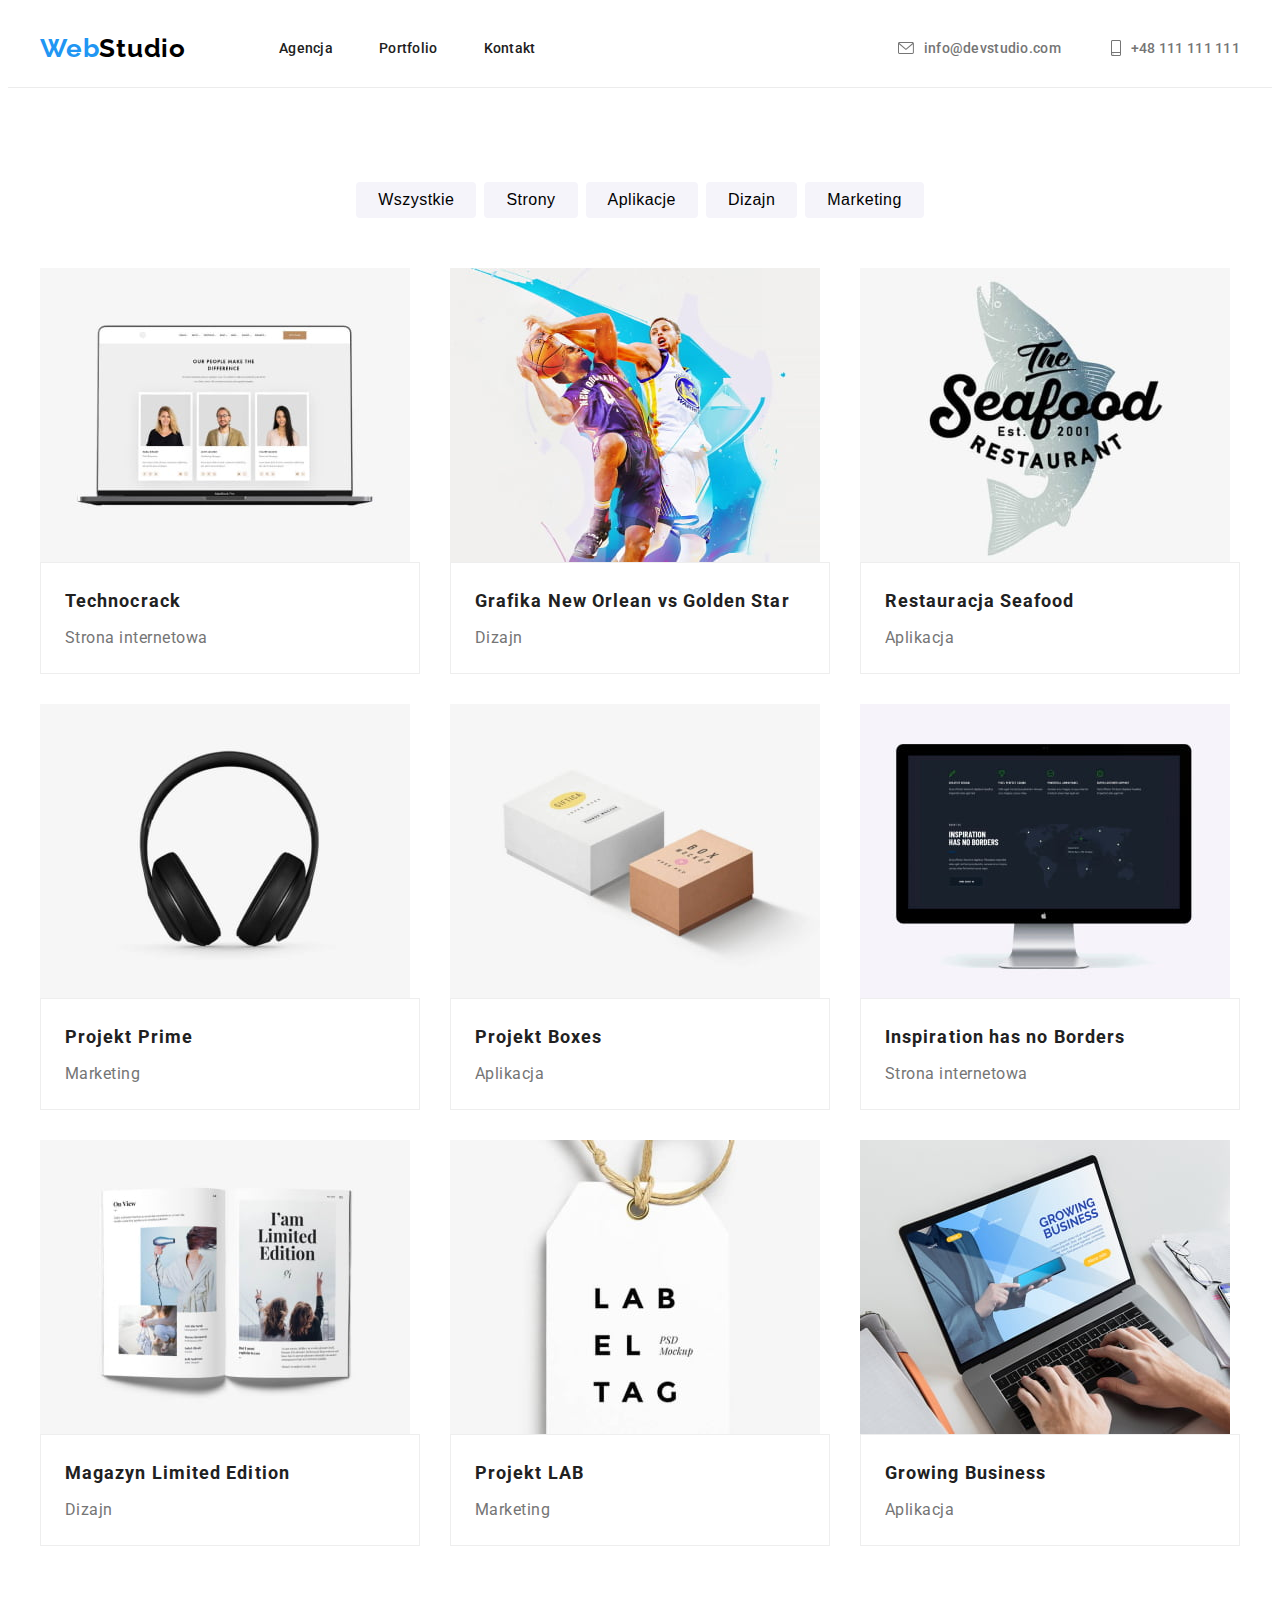
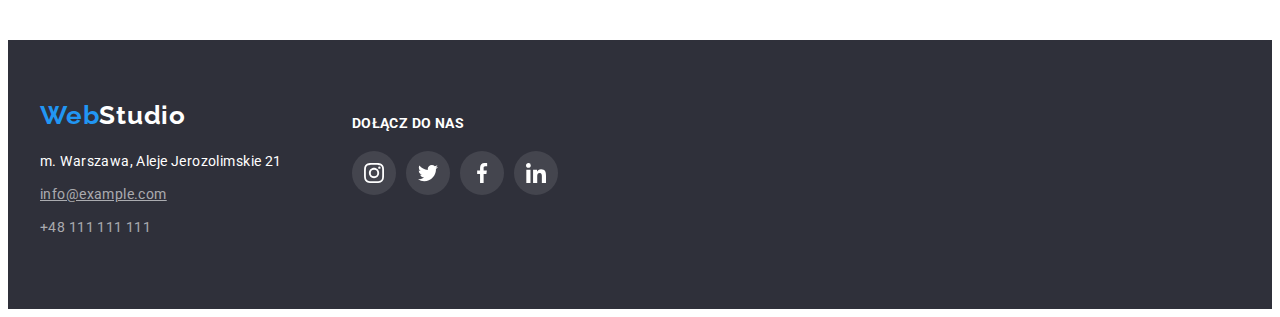
==== portfolio.html @ 76ce0427 "Copied all files from last hw" ====
<!DOCTYPE html>
<html lang="pl">
  <head>
    <meta charset="UTF-8" />
    <meta http-equiv="X-UA-Compatible" content="IE=edge" />
    <meta name="viewport" content="width=device-width, initial-scale=1.0" />
    <title>Portfolio - WebStudio</title>
    <link
      rel="stylesheet"
      href="https://cdnjs.cloudflare.com/ajax/libs/modern-normalize/1.1.0/modern-normalize.min.css"
      integrity="sha512-wpPYUAdjBVSE4KJnH1VR1HeZfpl1ub8YT/NKx4PuQ5NmX2tKuGu6U/JRp5y+Y8XG2tV+wKQpNHVUX03MfMFn9Q=="
      crossorigin="anonymous"
      referrerpolicy="no-referrer"
    />
    <link href="css/styles.css" rel="stylesheet" />
    <link rel="preconnect" href="https://fonts.googleapis.com" />
    <link rel="preconnect" href="https://fonts.gstatic.com" crossorigin />
    <link
      href="https://fonts.googleapis.com/css2?family=Raleway:wght@700&family=Roboto:wght@400;500;700;900&display=swap"
      rel="stylesheet"
    />
  </head>
  <body>
    <header class="header-border">
      <div class="container header-box">
        <div class="left-nav-box">
          <a class="link logo" href="index.html"><span class="logo-color">Web</span>Studio</a>
          <nav>
            <ul class="header-menu">
              <li><a class="link link-selected" href="#">Agencja</a></li>
              <li><a class="link link-selected" href="portfolio.html">Portfolio</a></li>
              <li><a class="link link-selected" href="#contact">Kontakt</a></li>
            </ul>
          </nav>
        </div>
        <div>
          <ul class="header-contact-menu">
            <li>
              <a class="link link-selected contact-details" href="mailto:info@devstudio.com"
                ><svg class="contact-icon" width="16px" height="12px">
                  <use href="images/icons.svg#icon-envelope"></use></svg
                >info@devstudio.com</a
              >
            </li>
            <li>
              <a class="link link-selected contact-details" href="tel:+48111111111"
                ><svg class="contact-icon" width="10px" height="16px">
                  <use href="images/icons.svg#icon-smartphone"></use></svg
                >+48 111 111 111</a
              >
            </li>
          </ul>
        </div>
      </div>
    </header>
    <main>
      <section class="section">
        <div class="container">
          <ul class="buttons-list">
            <li><button type="button">Wszystkie</button></li>
            <li><button type="button">Strony</button></li>
            <li><button type="button">Aplikacje</button></li>
            <li><button type="button">Dizajn</button></li>
            <li><button type="button">Marketing</button></li>
          </ul>
          <ul class="projects-gallery">
            <li class="project-card">
              <figure>
                <img
                  src="images/portfolio_projects/technocrack.jpg"
                  alt="Projekt strony internetowej Technocrack"
                  width="370"
                  height="294"
                />
                <figcaption>
                  <h4>Technocrack</h4>
                  <span>Strona internetowa</span>
                </figcaption>
              </figure>
            </li>
            <li class="project-card">
              <figure>
                <img
                  src="images/portfolio_projects/basketball_match.jpg"
                  alt="Grafika meczu New Orlean vs Golden Star"
                  width="370"
                  height="294"
                />
                <figcaption>
                  <h4>Grafika New Orlean vs Golden Star</h4>
                  <span>Dizajn</span>
                </figcaption>
              </figure>
            </li>
            <li class="project-card">
              <figure>
                <img
                  src="images/portfolio_projects/seafood.jpg"
                  alt="Logo aplikacji dla restauracji Seafood"
                  width="370"
                  height="294"
                />
                <figcaption>
                  <h4>Restauracja Seafood</h4>
                  <span>Aplikacja</span>
                </figcaption>
              </figure>
            </li>
            <li class="project-card">
              <figure>
                <img
                  src="images/portfolio_projects/prime.jpg"
                  alt="Słuchawki"
                  width="370"
                  height="294"
                />
                <figcaption>
                  <h4>Projekt Prime</h4>
                  <span>Marketing</span>
                </figcaption>
              </figure>
            </li>
            <li class="project-card">
              <figure>
                <img
                  src="images/portfolio_projects/boxes.jpg"
                  alt="Kartonowe pudełka"
                  width="370"
                  height="294"
                />
                <figcaption>
                  <h4>Projekt Boxes</h4>
                  <span>Aplikacja</span>
                </figcaption>
              </figure>
            </li>
            <li class="project-card">
              <figure>
                <img
                  src="images/portfolio_projects/website.jpg"
                  alt="Monitor z projektem strony internetowej"
                  width="370"
                  height="294"
                />
                <figcaption>
                  <h4>Inspiration has no Borders</h4>
                  <span>Strona internetowa</span>
                </figcaption>
              </figure>
            </li>
            <li class="project-card">
              <figure>
                <img
                  src="images/portfolio_projects/magazine.jpg"
                  alt="Otwarty magazyn Limited Edition"
                  width="370"
                  height="294"
                />
                <figcaption>
                  <h4>Magazyn Limited Edition</h4>
                  <span>Dizajn</span>
                </figcaption>
              </figure>
            </li>
            <li class="project-card">
              <figure>
                <img
                  src="images/portfolio_projects/lab.jpg"
                  alt="Metka z projektem LAB"
                  width="370"
                  height="294"
                />
                <figcaption>
                  <h4>Projekt LAB</h4>
                  <span>Marketing</span>
                </figcaption>
              </figure>
            </li>
            <li class="project-card">
              <figure>
                <img
                  src="images/portfolio_projects/growing_business.jpg"
                  alt="Laptop ze stroną aplikacji Growing Business"
                  width="370"
                  height="294"
                />
                <figcaption>
                  <h4>Growing Business</h4>
                  <span>Aplikacja</span>
                </figcaption>
              </figure>
            </li>
          </ul>
        </div>
      </section>
    </main>
    <footer class="footer-color">
      <div class="container footer-box">
        <div>
          <a class="link logo footer-logo" href="index.html"
            ><span class="logo-color">Web</span>Studio</a
          >
          <address id="contact">
            <ul class="address-list">
              <li>
                <a
                  class="link footer-address"
                  href="https://goo.gl/maps/5vognSmDPYiszCNh9"
                  target="_blank"
                  >m. Warszawa, Aleje Jerozolimskie 21</a
                >
              </li>
              <li>
                <a class="footer-address footer-contact-details" href="mailto:info@example.com"
                  >info@example.com</a
                >
              </li>
              <li>
                <a class="link footer-address footer-contact-details" href="tel:+48111111111"
                  >+48 111 111 111</a
                >
              </li>
            </ul>
          </address>
        </div>
        <div>
          <span class="footer-sm-header">Dołącz do nas</span>
          <ul class="footer-social-media">
            <li class="social-media-icon footer-icon-color">
              <svg width="20px" height="20px">
                <use href="images/icons.svg#icon-instagram-2"></use>
              </svg>
            </li>
            <li class="social-media-icon footer-icon-color">
              <svg width="20px" height="20px">
                <use href="images/icons.svg#icon-twitter-1"></use>
              </svg>
            </li>
            <li class="social-media-icon footer-icon-color">
              <svg width="20px" height="20px">
                <use href="images/icons.svg#icon-facebook-1"></use>
              </svg>
            </li>
            <li class="social-media-icon footer-icon-color">
              <svg width="20px" height="20px">
                <use href="images/icons.svg#icon-linkedin-1"></use>
              </svg>
            </li>
          </ul>
        </div>
      </div>
    </footer>
  </body>
</html>
---- css/styles.css ----
/* General styles */
body {
  font-family: 'Roboto', sans-serif;
  color: var(--header-color);
}
:root {
  --header-color: #212121;
  --description-color: #757575;
  --selection-color: #2196f3;
  --background-color: #e5e5e5;
  --section-dark-color: #2f303a;
  --section-light-color: #f5f4fa;
  --brand-color-white: #fff;
  --brand-color-black: #000;
  --projects-gallery-color: #eeeeee;
  --parent-color: currentColor;
  --social-media: #afb1b8;
}
h1,
h2,
h3,
h4,
p,
ul,
figure {
  margin: 0px;
  padding: 0px;
  border: 0px;
}
.container {
  width: 1200px;
  margin: 0 auto;
  padding-left: 15px;
  padding-right: 15px;
}
.link {
  text-decoration: none;
  color: var(--header-color);
}
/* Header styles */
.header-box {
  display: flex;
  align-items: center;
  justify-content: space-between;
  padding-top: 25px;
  padding-bottom: 24px;
}
.left-nav-box {
  display: flex;
  gap: 93px;
  align-items: center;
}
.logo {
  font-family: 'Raleway';
  font-weight: 700;
  font-size: 26px;
  letter-spacing: 0.03em;
  color: var(--brand-color-black);
}
.logo-color {
  color: var(--selection-color);
}
.header-border {
  border-bottom: 1px solid #ececec;
}
.header-menu,
.header-contact-menu {
  list-style-type: none;
  font-weight: 500;
  font-size: 14px;
  letter-spacing: 0.02em;
  display: flex;
  align-items: center;
}
.header-menu {
  gap: 46px;
}
.header-contact-menu {
  gap: 50px;
}
.contact-details {
  color: var(--description-color);
  display: flex;
  align-items: center;
}
.contact-icon {
  margin-right: 10px;
}
.link-selected:hover,
.link-selected:focus,
.footer-address:hover,
.footer-address:focus {
  color: var(--selection-color);
}
/* Sections styles */
.section {
  padding-top: 94px;
  padding-bottom: 94px;
}
/* HERO */
.background-photo {
  max-width: 1600px;
  margin: 0 auto;
  background-image: linear-gradient(#2f303a66, #2f303a66), url('../images/hero_background.jpg');
  background-position: center;
  background-repeat: no-repeat;
}
.header-primary {
  font-weight: 900;
  font-size: 44px;
  line-height: 1.36;
  text-align: center;
  letter-spacing: 0.06em;
  text-transform: uppercase;
  color: var(--brand-color-white);
  margin-bottom: 30px;
}
.hero-box {
  display: flex;
  flex-direction: column;
  align-items: center;
  padding: 200px calc((1200px - 696px) / 2);
}
.main-button {
  background: var(--selection-color);
  box-shadow: 0px 4px 4px rgba(0, 0, 0, 0.15);
  border-radius: 4px;
  border-style: none;
  font-weight: 700;
  font-size: 16px;
  line-height: 1.88;
  text-align: center;
  letter-spacing: 0.06em;
  color: var(--brand-color-white);
  padding: 10px 41px;
  cursor: pointer;
}
/* What we do */
.what-we-do-list {
  list-style-type: none;
  font-size: 14px;
  line-height: 1.71;
  letter-spacing: 0.03em;
  color: var(--description-color);
  display: flex;
  gap: 30px;
  margin-bottom: 94px;
}
.what-we-do-list span {
  font-weight: 700;
  font-size: 14px;
  letter-spacing: 0.03em;
  text-transform: uppercase;
  color: var(--header-color);
}
.what-we-do-icon {
  display: flex;
  align-items: center;
  justify-content: center;
  background-color: var(--section-light-color);
  border-radius: 4px;
  width: 270px;
  height: 120px;
  margin-bottom: 30px;
}
.header-secondary {
  font-size: 36px;
  text-align: center;
  letter-spacing: 0.03em;
  margin-bottom: 50px;
}
.what-we-do-gallery,
.our-team-photos,
.projects-gallery,
.our-clients {
  list-style-type: none;
  display: flex;
  gap: 30px;
  align-items: center;
  justify-content: center;
}
/* Our team */
.our-team-photos h3 {
  font-weight: 500;
  font-size: 16px;
  text-align: center;
  letter-spacing: 0.03em;
  margin-bottom: 10px;
}
.our-team-photos span {
  font-size: 16px;
  text-align: center;
  letter-spacing: 0.03em;
  color: var(--description-color);
  display: block;
}
.social-media {
  list-style-type: none;
  display: flex;
  align-items: center;
  justify-content: center;
  gap: 10px;
  margin-top: 16px;
  color: var(--social-media);
}
.social-media-icon {
  width: 44px;
  height: 44px;
  display: flex;
  align-items: center;
  justify-content: center;
  border-radius: 50%;
}
.social-media-icon:hover,
.social-media-icon:focus {
  background-color: var(--selection-color);
  border-radius: 50%;
  color: var(--brand-color-white);
  cursor: pointer;
}
.team-card {
  background: var(--brand-color-white);
  box-shadow: 0px 1px 3px rgba(0, 0, 0, 0.12), 0px 1px 1px rgba(0, 0, 0, 0.14),
    0px 2px 1px rgba(0, 0, 0, 0.2);
  border-radius: 0px 0px 4px 4px;
  display: flex;
  flex-direction: column;
  align-items: center;
}
.team-card figcaption {
  padding-top: 30px;
  padding-bottom: 30px;
}
.our-team {
  background-color: var(--section-light-color);
}
/* Our clients */
.our-clients-frames {
  border: 1px solid var(--social-media);
  border-radius: 4px;
  width: 170px;
  height: 92px;
  color: var(--social-media);
}
.our-clients-frames:hover,
.our-clients-frames:focus {
  border: 1px solid var(--selection-color);
  cursor: pointer;
  color: var(--selection-color);
}
/* Footer styles */
.footer-color {
  background: var(--section-dark-color);
}
.footer-box {
  padding-top: 60px;
  padding-bottom: 60px;
  display: flex;
  align-items: center;
  gap: 70px;
}
.footer-logo {
  color: var(--brand-color-white);
  display: block;
  margin-bottom: 20px;
}
.address-list {
  list-style-type: none;
}
.footer-address {
  font-style: normal;
  font-size: 14px;
  line-height: 1.71;
  letter-spacing: 0.03em;
  color: var(--brand-color-white);
  display: block;
  margin-bottom: 9px;
}
.footer-contact-details {
  color: rgba(255, 255, 255, 0.6);
}
.footer-sm-header {
  font-weight: 700;
  font-size: 14px;
  letter-spacing: 0.03em;
  text-transform: uppercase;
  color: var(--brand-color-white);
  display: block;
}
.footer-social-media {
  list-style-type: none;
  display: flex;
  gap: 10px;
  margin-top: 20px;
  color: var(--brand-color-white);
  padding-bottom: 40px;
}
.footer-icon-color {
  background-color: rgba(255, 255, 255, 0.1);
}
/* PORTFOLIO main */
.buttons-list {
  list-style-type: none;
  display: flex;
  justify-content: center;
  align-items: center;
  gap: 8px;
  margin-bottom: 50px;
}
.buttons-list button {
  background: var(--section-light-color);
  border-radius: 4px;
  border-style: none;
  font-weight: 500;
  font-size: 16px;
  line-height: 1.5;
  text-align: center;
  letter-spacing: 0.03em;
  padding: 6px 22px;
  cursor: pointer;
}
.buttons-list button:hover,
.buttons-list button:focus {
  color: var(--brand-color-white);
  background-color: var(--selection-color);
  box-shadow: 0px 3px 1px rgba(0, 0, 0, 0.1), 0px 1px 2px rgba(0, 0, 0, 0.08),
    0px 2px 2px rgba(0, 0, 0, 0.12);
  border-radius: 4px;
}
.projects-gallery {
  flex-wrap: wrap;
}
.project-card {
  flex-basis: calc((100% - 60px) / 3);
}
.project-card:hover,
.project-card:focus {
  box-shadow: 0px 1px 1px rgba(0, 0, 0, 0.12), 0px 4px 4px rgba(0, 0, 0, 0.06),
    1px 4px 6px rgba(0, 0, 0, 0.16);
  cursor: pointer;
}
.project-card figure img {
  display: block;
}
.project-card figcaption {
  padding: 20px 24px;
  border: 1px solid var(--projects-gallery-color);
}
.projects-gallery h4 {
  font-size: 18px;
  line-height: 2;
  letter-spacing: 0.06em;
  margin-bottom: 4px;
}
.projects-gallery span {
  font-size: 16px;
  line-height: 1.88;
  letter-spacing: 0.03em;
  color: var(--description-color);
}
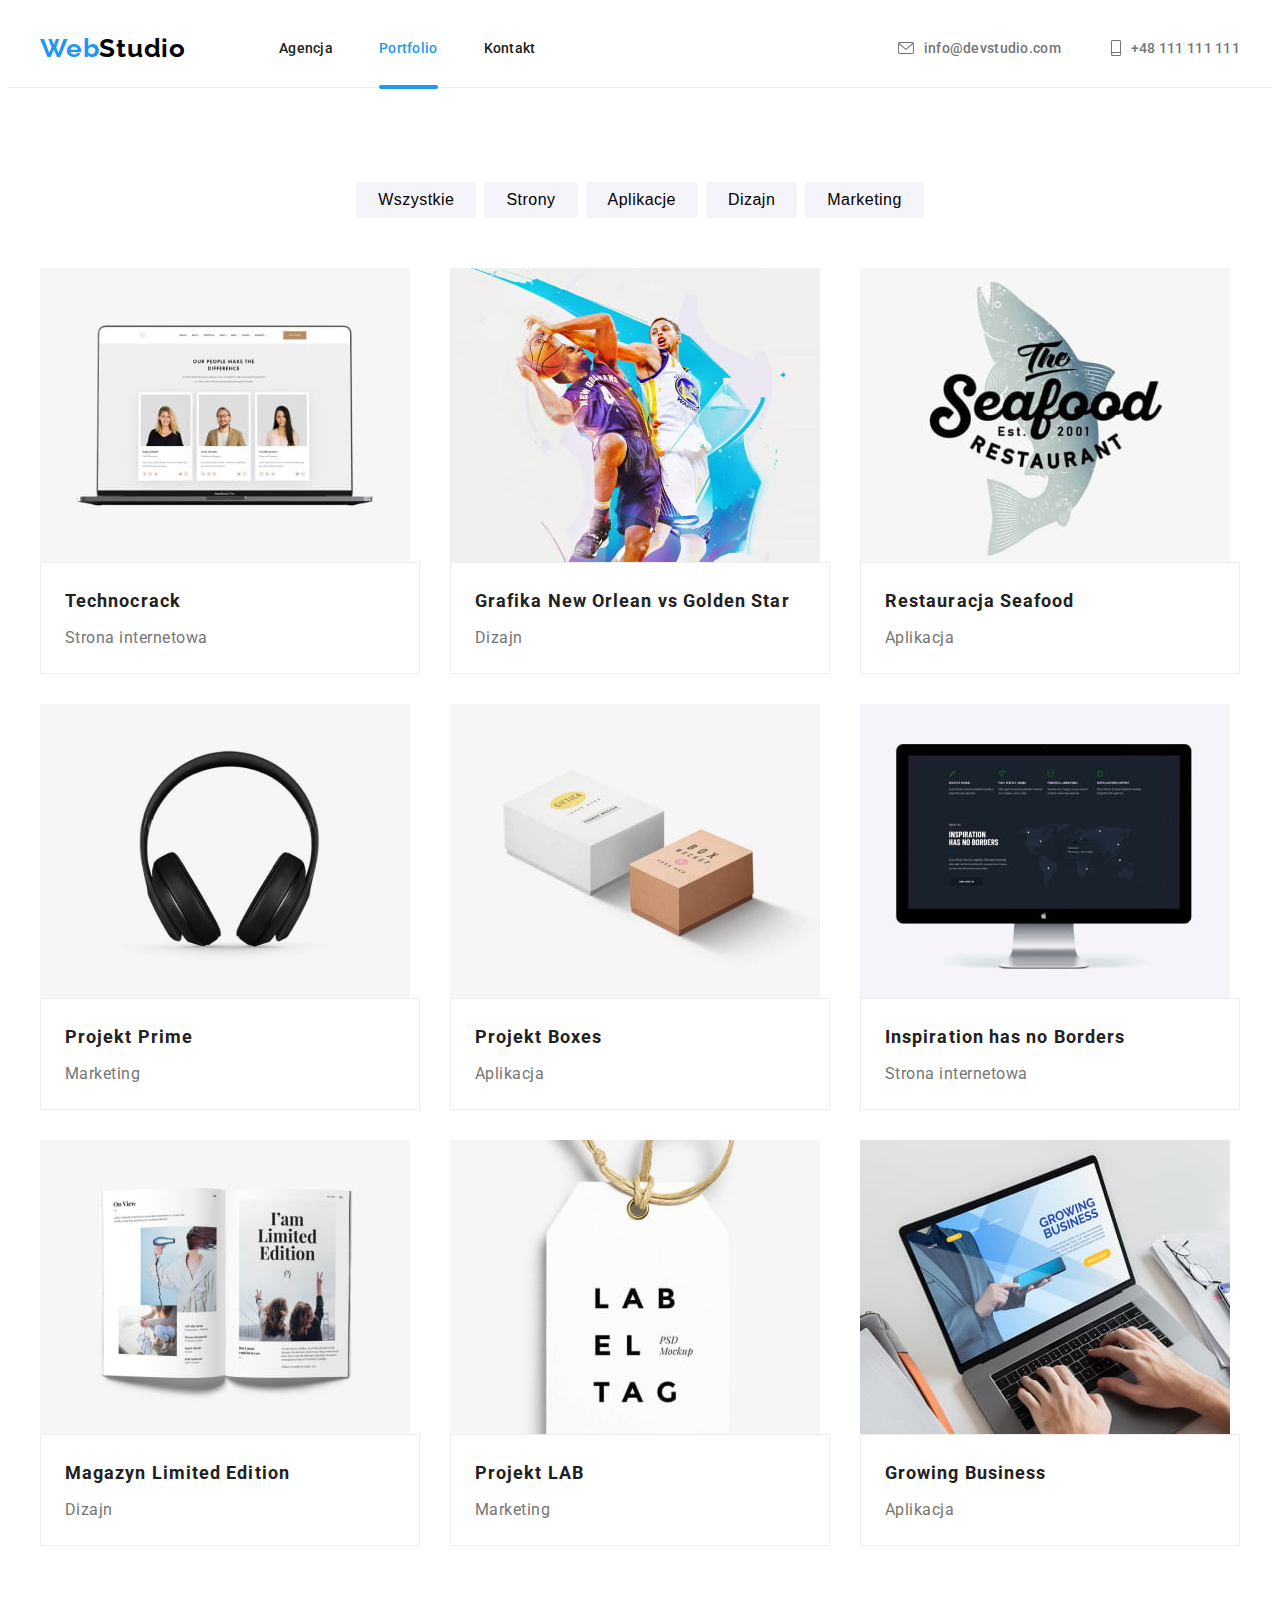
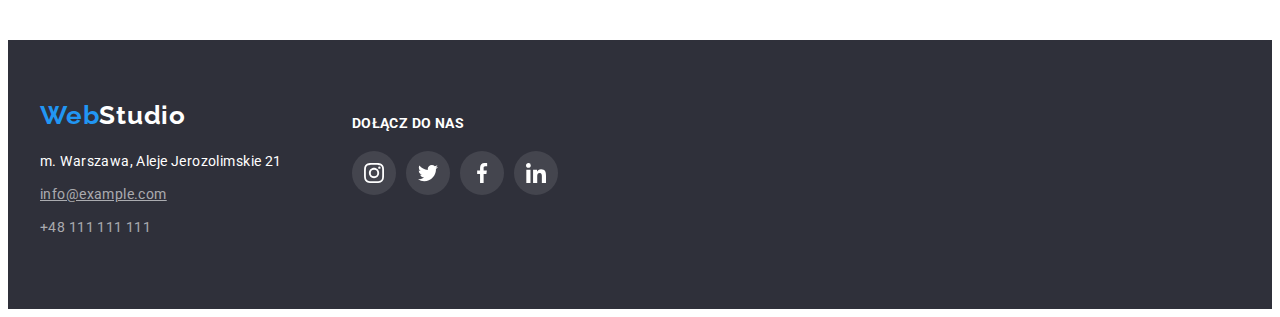
==== commit 7d817c41: "Added ::after element to active card in navigation" ====
--- a/portfolio.html
+++ b/portfolio.html
@@ -27,8 +27,8 @@
           <a class="link logo" href="index.html"><span class="logo-color">Web</span>Studio</a>
           <nav>
             <ul class="header-menu">
-              <li><a class="link link-selected" href="#">Agencja</a></li>
-              <li><a class="link link-selected" href="portfolio.html">Portfolio</a></li>
+              <li><a class="link link-selected" href="index.html">Agencja</a></li>
+              <li><a class="link link-selected is-active" href="portfolio.html">Portfolio</a></li>
               <li><a class="link link-selected" href="#contact">Kontakt</a></li>
             </ul>
           </nav>
--- a/css/styles.css
+++ b/css/styles.css
@@ -92,6 +92,20 @@
 .footer-address:focus {
   color: var(--selection-color);
 }
+.is-active {
+  color: var(--selection-color);
+  position: relative;
+}
+.is-active::after {
+  content: '';
+  display: block;
+  width: 100%;
+  height: 4px;
+  background-color: var(--selection-color);
+  border-radius: 2px;
+  position: absolute;
+  top: 45px;
+}
 /* Sections styles */
 .section {
   padding-top: 94px;
